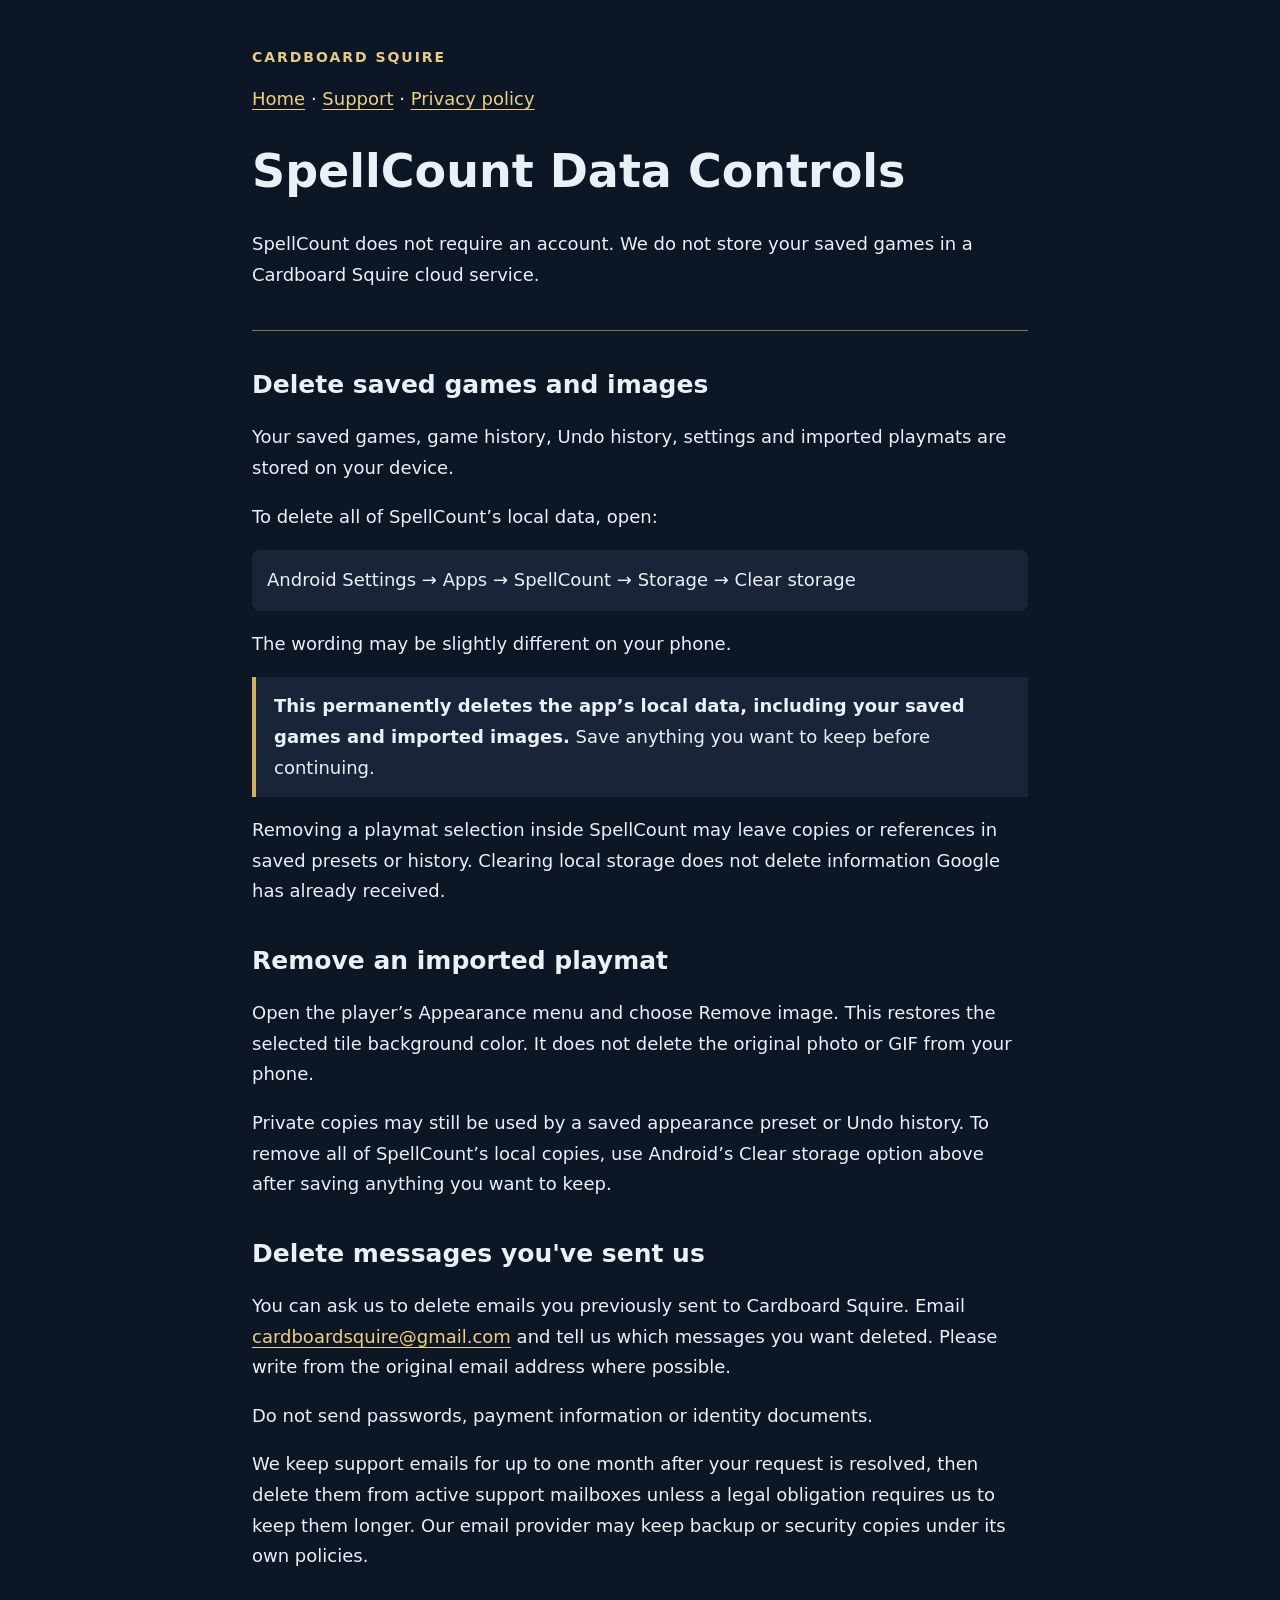
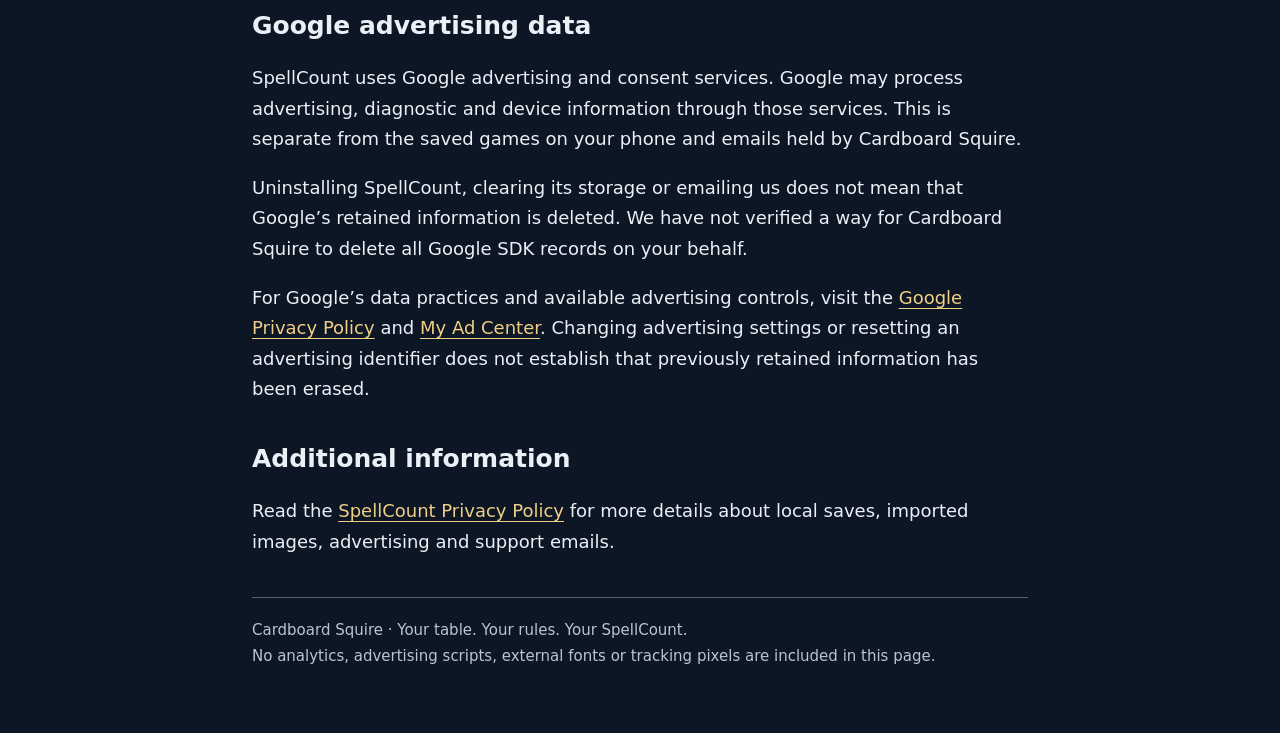
==== data-controls.html @ e5f0938f "Publish clear SpellCount data controls and navigation" ====
<!doctype html>
<html lang="en"><head><meta charset="utf-8"><meta name="viewport" content="width=device-width, initial-scale=1"><meta name="robots" content="noindex"><title>SpellCount Data Controls — Cardboard Squire</title><style>:root{color-scheme:dark}*{box-sizing:border-box}body{margin:0;background:#0d1624;color:#eaf0f5;font:18px/1.7 system-ui,sans-serif}main{max-width:820px;margin:auto;padding:32px 22px 64px}header{border-bottom:1px solid #8b764b;padding-bottom:22px}.brand{color:#e6ca89;font-weight:700;letter-spacing:.14em;font-size:14px}h1{font-size:clamp(32px,7vw,46px);line-height:1.15}h2{font-size:25px;line-height:1.3;margin-top:38px}a{color:#efcf85;text-underline-offset:4px}a:focus-visible{outline:3px solid #efcf85;outline-offset:5px}.notice,.warning{border-left:4px solid #cfad63;padding:14px 18px;background:#192438}.notice{font-size:15px}.steps{padding:15px;background:#192438;border-radius:8px}footer{margin-top:40px;border-top:1px solid #526070;padding-top:20px;color:#b9c5d2;font-size:15px}</style></head>
<body><main><header><p class="brand">CARDBOARD SQUIRE</p><nav aria-label="Main navigation"><a href="index.html">Home</a> · <a href="support.html">Support</a> · <a href="privacy.html">Privacy policy</a></nav><h1>SpellCount Data Controls</h1><p>SpellCount does not require an account. We do not store your saved games in a Cardboard Squire cloud service.</p></header>
<section><h2>Delete saved games and images</h2><p>Your saved games, game history, Undo history, settings and imported playmats are stored on your device.</p><p>To delete all of SpellCount’s local data, open:</p><p class="steps">Android Settings → Apps → SpellCount → Storage → Clear storage</p><p>The wording may be slightly different on your phone.</p><p class="warning"><strong>This permanently deletes the app’s local data, including your saved games and imported images.</strong> Save anything you want to keep before continuing.</p><p>Removing a playmat selection inside SpellCount may leave copies or references in saved presets or history. Clearing local storage does not delete information Google has already received.</p></section>
<section><h2>Remove an imported playmat</h2><p>Open the player’s Appearance menu and choose Remove image. This restores the selected tile background color. It does not delete the original photo or GIF from your phone.</p><p>Private copies may still be used by a saved appearance preset or Undo history. To remove all of SpellCount’s local copies, use Android’s Clear storage option above after saving anything you want to keep.</p></section>
<section><h2>Delete messages you've sent us</h2><p>You can ask us to delete emails you previously sent to Cardboard Squire. Email <a href="mailto:cardboardsquire@gmail.com?subject=SpellCount%20email%20deletion%20request">cardboardsquire@gmail.com</a> and tell us which messages you want deleted. Please write from the original email address where possible.</p><p>Do not send passwords, payment information or identity documents.</p><p>We keep support emails for up to one month after your request is resolved, then delete them from active support mailboxes unless a legal obligation requires us to keep them longer. Our email provider may keep backup or security copies under its own policies.</p></section>
<section><h2>Google advertising data</h2><p>SpellCount uses Google advertising and consent services. Google may process advertising, diagnostic and device information through those services. This is separate from the saved games on your phone and emails held by Cardboard Squire.</p><p>Uninstalling SpellCount, clearing its storage or emailing us does not mean that Google’s retained information is deleted. We have not verified a way for Cardboard Squire to delete all Google SDK records on your behalf.</p><p>For Google’s data practices and available advertising controls, visit the <a href="https://policies.google.com/privacy">Google Privacy Policy</a> and <a href="https://myadcenter.google.com/">My Ad Center</a>. Changing advertising settings or resetting an advertising identifier does not establish that previously retained information has been erased.</p></section>
<section><h2>Additional information</h2><p>Read the <a href="https://sbsleonidas.github.io/privacy.html">SpellCount Privacy Policy</a> for more details about local saves, imported images, advertising and support emails.</p></section><footer>Cardboard Squire · Your table. Your rules. Your SpellCount.<br>No analytics, advertising scripts, external fonts or tracking pixels are included in this page.</footer></main></body></html>
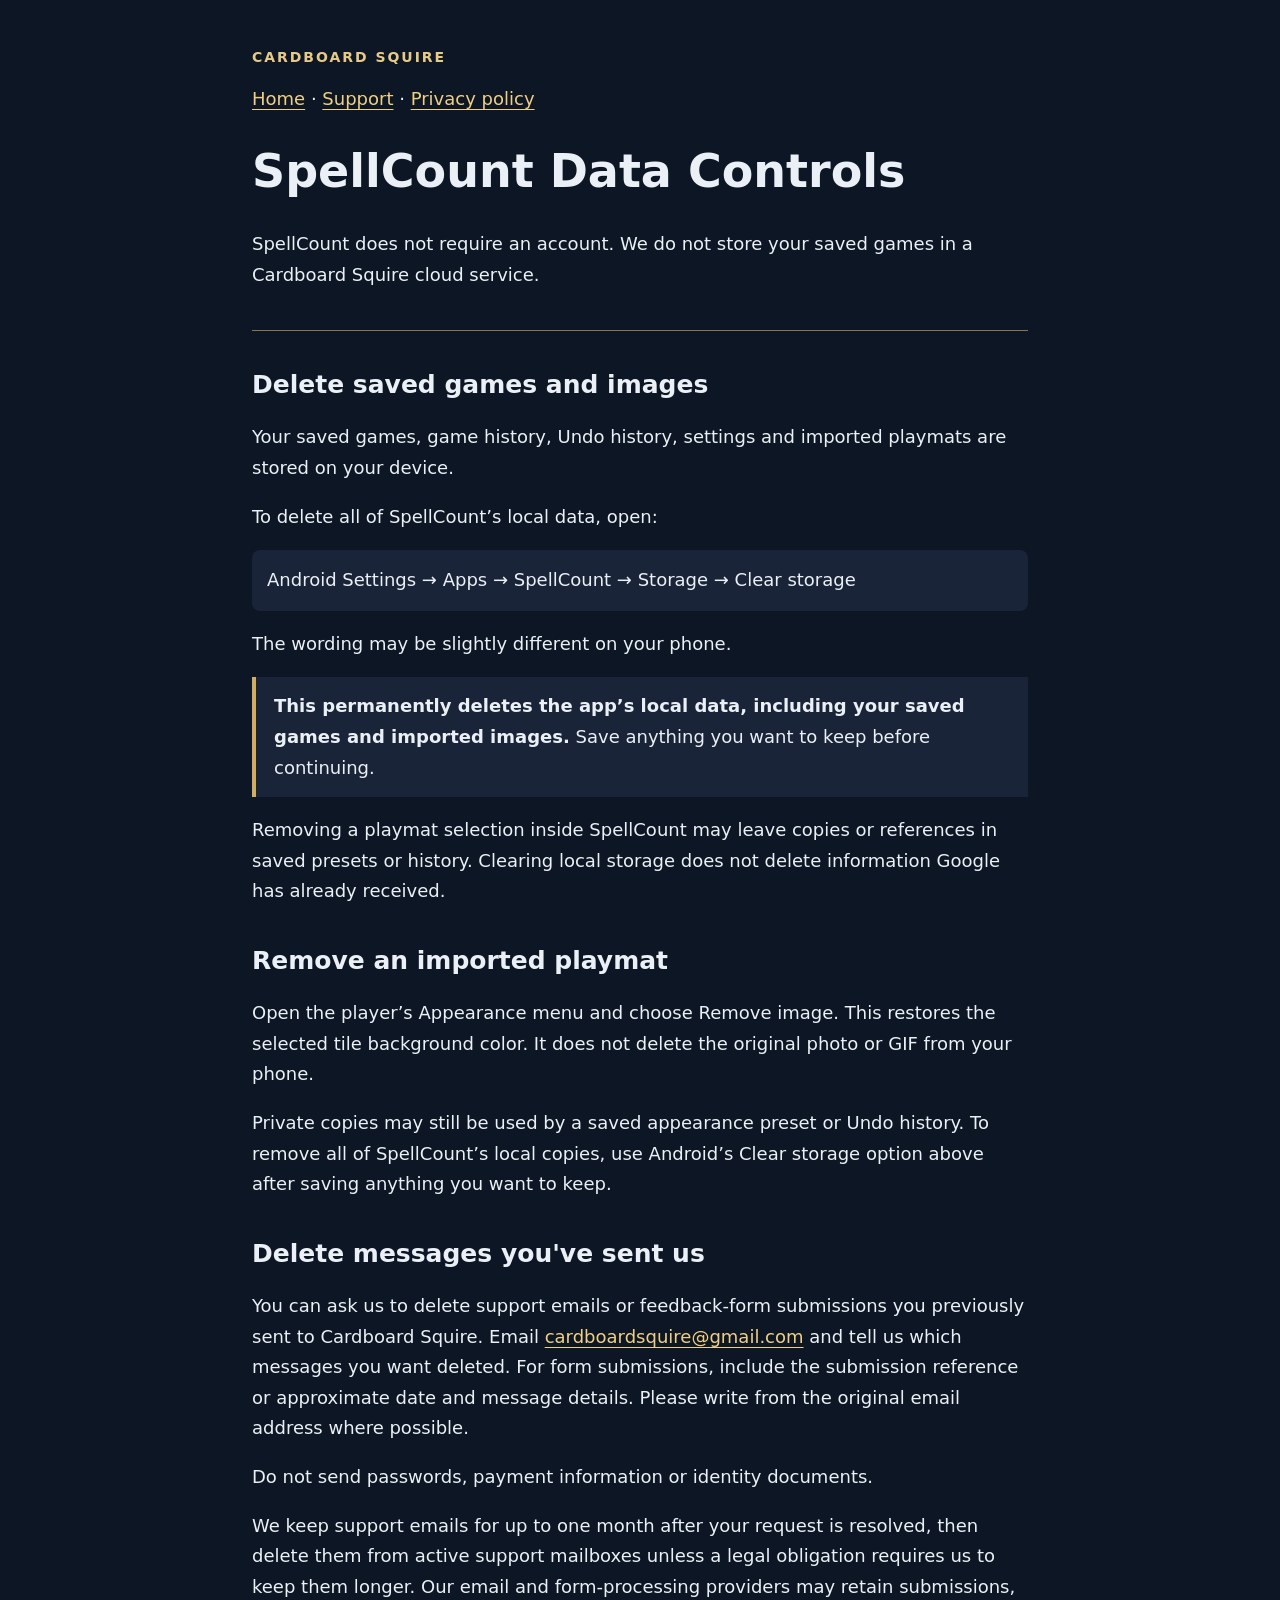
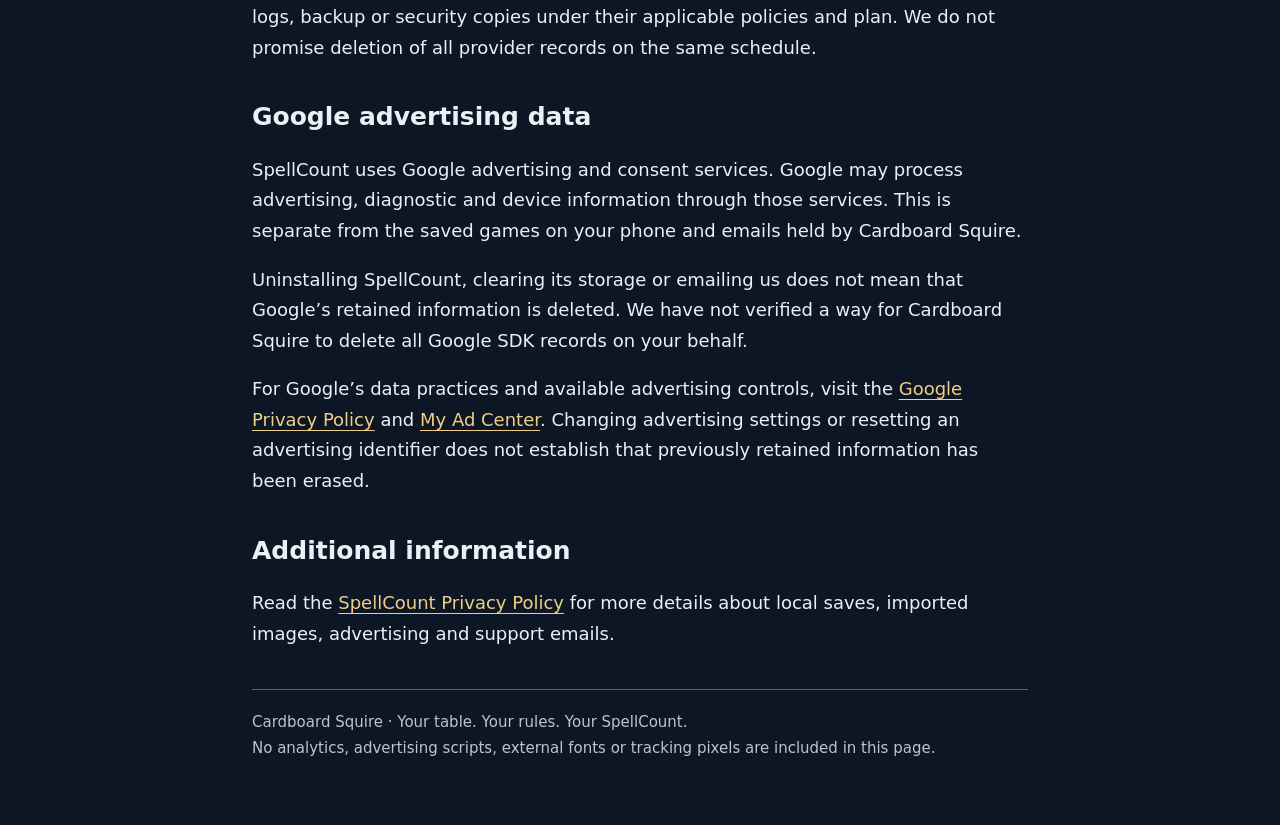
==== commit 05a3daa4: "Add verified SpellCount feedback email notifications" ====
--- a/data-controls.html
+++ b/data-controls.html
@@ -3,6 +3,6 @@
 <body><main><header><p class="brand">CARDBOARD SQUIRE</p><nav aria-label="Main navigation"><a href="index.html">Home</a> · <a href="support.html">Support</a> · <a href="privacy.html">Privacy policy</a></nav><h1>SpellCount Data Controls</h1><p>SpellCount does not require an account. We do not store your saved games in a Cardboard Squire cloud service.</p></header>
 <section><h2>Delete saved games and images</h2><p>Your saved games, game history, Undo history, settings and imported playmats are stored on your device.</p><p>To delete all of SpellCount’s local data, open:</p><p class="steps">Android Settings → Apps → SpellCount → Storage → Clear storage</p><p>The wording may be slightly different on your phone.</p><p class="warning"><strong>This permanently deletes the app’s local data, including your saved games and imported images.</strong> Save anything you want to keep before continuing.</p><p>Removing a playmat selection inside SpellCount may leave copies or references in saved presets or history. Clearing local storage does not delete information Google has already received.</p></section>
 <section><h2>Remove an imported playmat</h2><p>Open the player’s Appearance menu and choose Remove image. This restores the selected tile background color. It does not delete the original photo or GIF from your phone.</p><p>Private copies may still be used by a saved appearance preset or Undo history. To remove all of SpellCount’s local copies, use Android’s Clear storage option above after saving anything you want to keep.</p></section>
-<section><h2>Delete messages you've sent us</h2><p>You can ask us to delete emails you previously sent to Cardboard Squire. Email <a href="mailto:cardboardsquire@gmail.com?subject=SpellCount%20email%20deletion%20request">cardboardsquire@gmail.com</a> and tell us which messages you want deleted. Please write from the original email address where possible.</p><p>Do not send passwords, payment information or identity documents.</p><p>We keep support emails for up to one month after your request is resolved, then delete them from active support mailboxes unless a legal obligation requires us to keep them longer. Our email provider may keep backup or security copies under its own policies.</p></section>
+<section><h2>Delete messages you've sent us</h2><p>You can ask us to delete support emails or feedback-form submissions you previously sent to Cardboard Squire. Email <a href="mailto:cardboardsquire@gmail.com?subject=SpellCount%20email%20deletion%20request">cardboardsquire@gmail.com</a> and tell us which messages you want deleted. For form submissions, include the submission reference or approximate date and message details. Please write from the original email address where possible.</p><p>Do not send passwords, payment information or identity documents.</p><p>We keep support emails for up to one month after your request is resolved, then delete them from active support mailboxes unless a legal obligation requires us to keep them longer. Our email and form-processing providers may retain submissions, logs, backup or security copies under their applicable policies and plan. We do not promise deletion of all provider records on the same schedule.</p></section>
 <section><h2>Google advertising data</h2><p>SpellCount uses Google advertising and consent services. Google may process advertising, diagnostic and device information through those services. This is separate from the saved games on your phone and emails held by Cardboard Squire.</p><p>Uninstalling SpellCount, clearing its storage or emailing us does not mean that Google’s retained information is deleted. We have not verified a way for Cardboard Squire to delete all Google SDK records on your behalf.</p><p>For Google’s data practices and available advertising controls, visit the <a href="https://policies.google.com/privacy">Google Privacy Policy</a> and <a href="https://myadcenter.google.com/">My Ad Center</a>. Changing advertising settings or resetting an advertising identifier does not establish that previously retained information has been erased.</p></section>
 <section><h2>Additional information</h2><p>Read the <a href="https://sbsleonidas.github.io/privacy.html">SpellCount Privacy Policy</a> for more details about local saves, imported images, advertising and support emails.</p></section><footer>Cardboard Squire · Your table. Your rules. Your SpellCount.<br>No analytics, advertising scripts, external fonts or tracking pixels are included in this page.</footer></main></body></html>
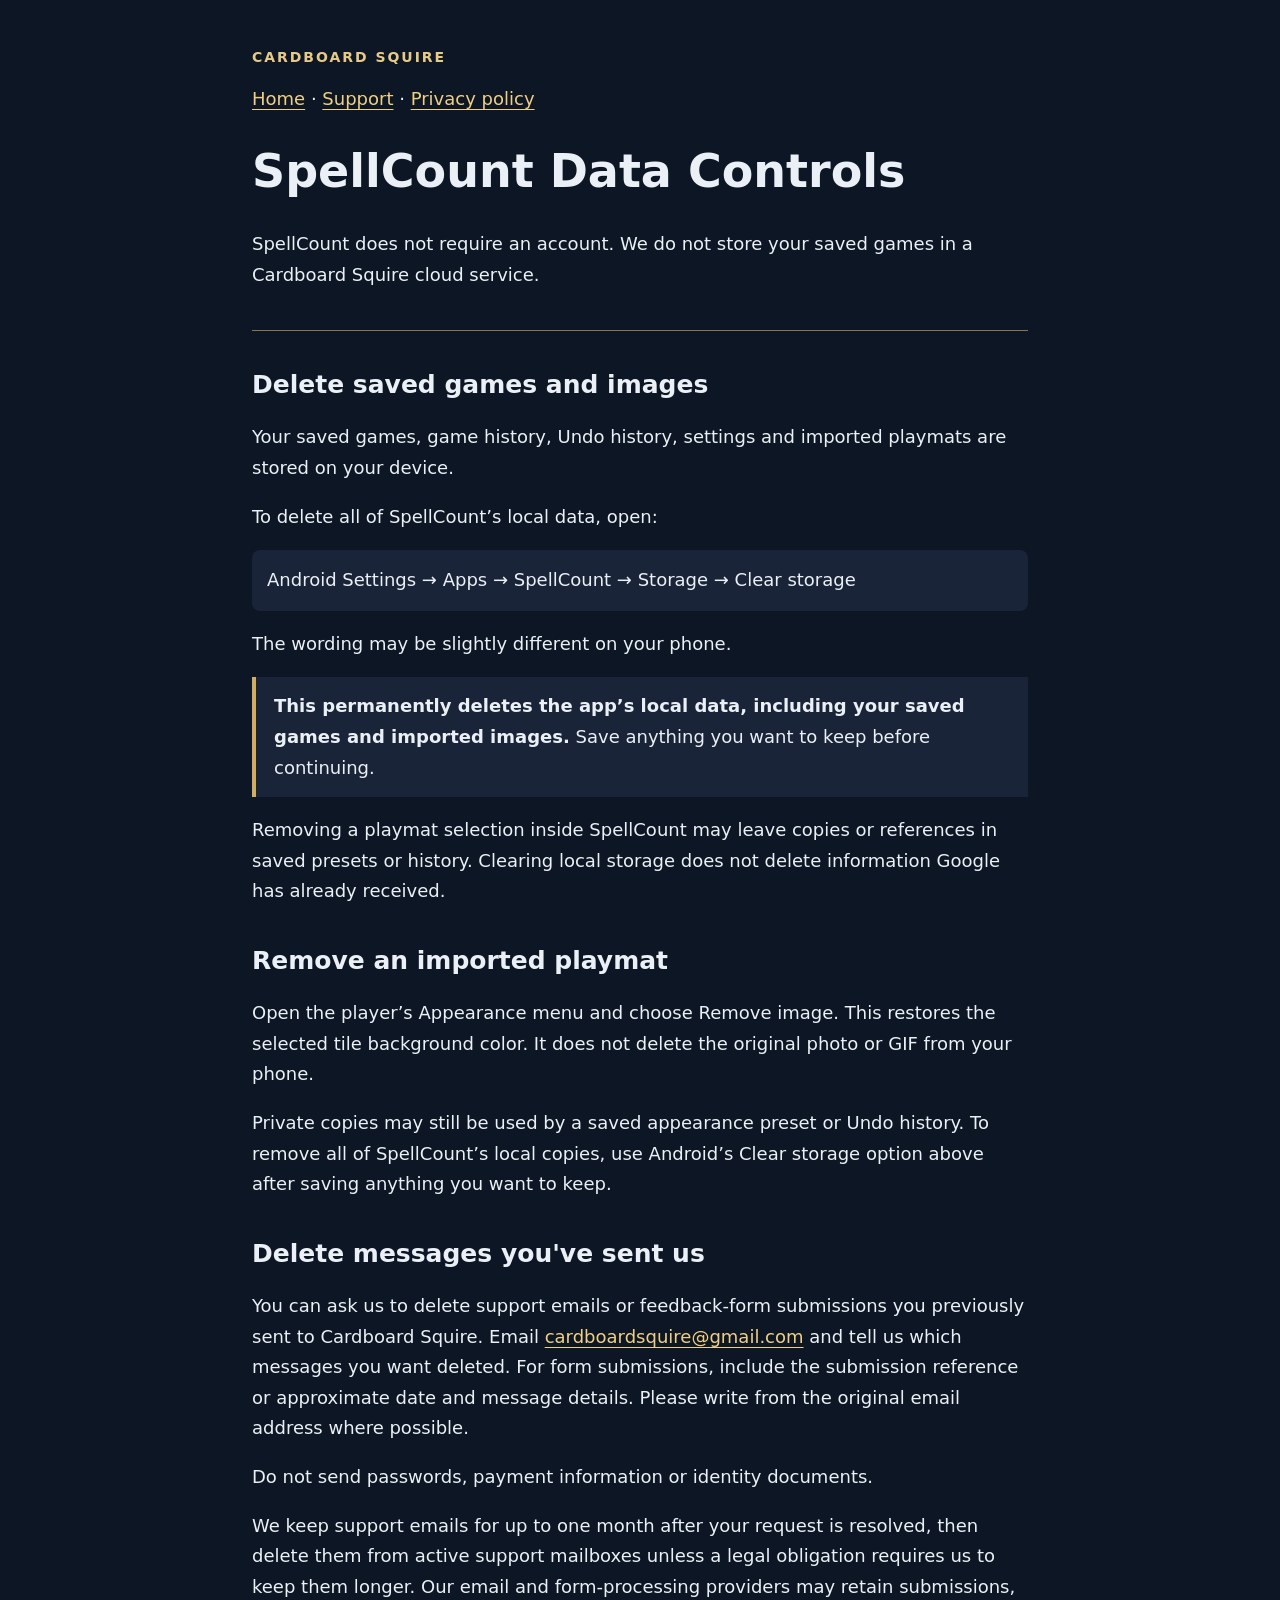
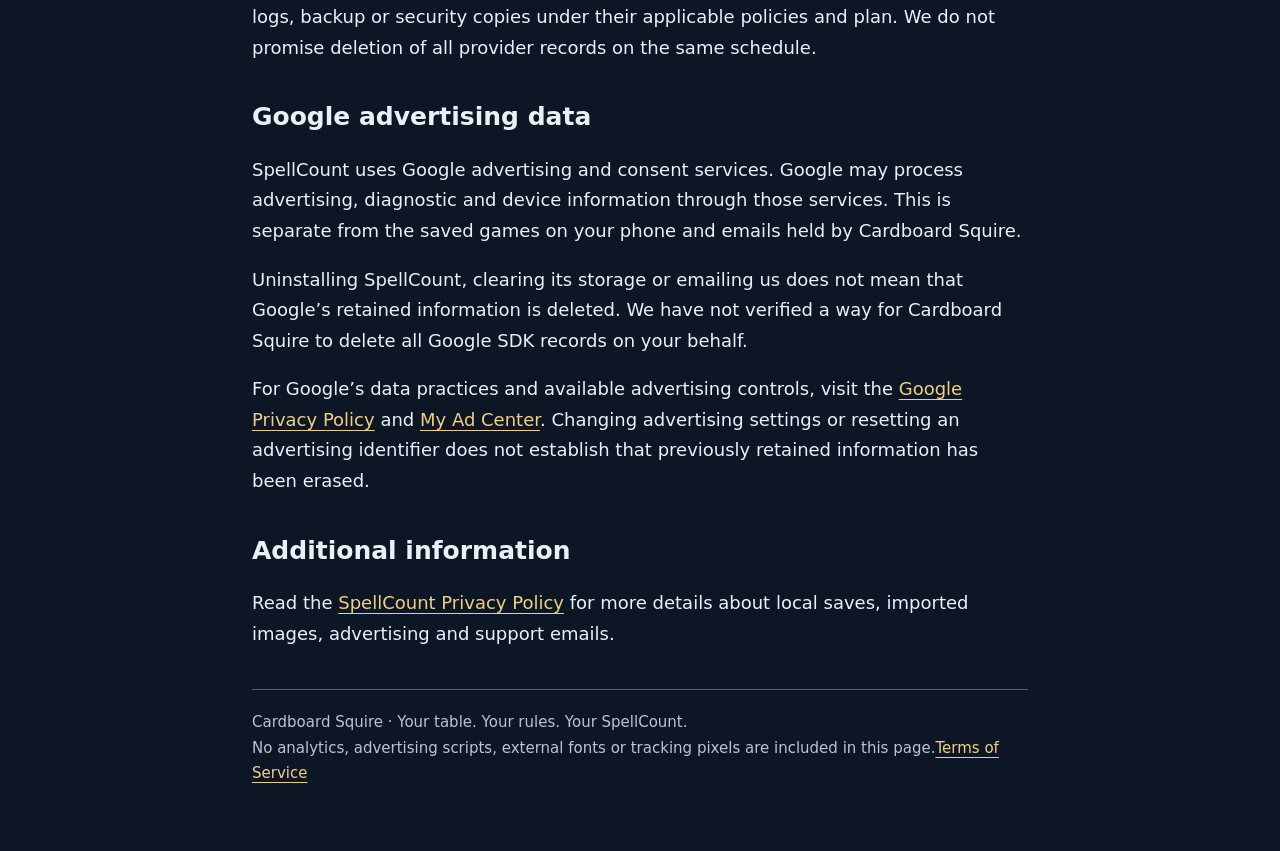
==== commit 9fd70679: "Publish approved SpellCount terms of service" ====
--- a/data-controls.html
+++ b/data-controls.html
@@ -5,4 +5,4 @@
 <section><h2>Remove an imported playmat</h2><p>Open the player’s Appearance menu and choose Remove image. This restores the selected tile background color. It does not delete the original photo or GIF from your phone.</p><p>Private copies may still be used by a saved appearance preset or Undo history. To remove all of SpellCount’s local copies, use Android’s Clear storage option above after saving anything you want to keep.</p></section>
 <section><h2>Delete messages you've sent us</h2><p>You can ask us to delete support emails or feedback-form submissions you previously sent to Cardboard Squire. Email <a href="mailto:cardboardsquire@gmail.com?subject=SpellCount%20email%20deletion%20request">cardboardsquire@gmail.com</a> and tell us which messages you want deleted. For form submissions, include the submission reference or approximate date and message details. Please write from the original email address where possible.</p><p>Do not send passwords, payment information or identity documents.</p><p>We keep support emails for up to one month after your request is resolved, then delete them from active support mailboxes unless a legal obligation requires us to keep them longer. Our email and form-processing providers may retain submissions, logs, backup or security copies under their applicable policies and plan. We do not promise deletion of all provider records on the same schedule.</p></section>
 <section><h2>Google advertising data</h2><p>SpellCount uses Google advertising and consent services. Google may process advertising, diagnostic and device information through those services. This is separate from the saved games on your phone and emails held by Cardboard Squire.</p><p>Uninstalling SpellCount, clearing its storage or emailing us does not mean that Google’s retained information is deleted. We have not verified a way for Cardboard Squire to delete all Google SDK records on your behalf.</p><p>For Google’s data practices and available advertising controls, visit the <a href="https://policies.google.com/privacy">Google Privacy Policy</a> and <a href="https://myadcenter.google.com/">My Ad Center</a>. Changing advertising settings or resetting an advertising identifier does not establish that previously retained information has been erased.</p></section>
-<section><h2>Additional information</h2><p>Read the <a href="https://sbsleonidas.github.io/privacy.html">SpellCount Privacy Policy</a> for more details about local saves, imported images, advertising and support emails.</p></section><footer>Cardboard Squire · Your table. Your rules. Your SpellCount.<br>No analytics, advertising scripts, external fonts or tracking pixels are included in this page.</footer></main></body></html>
+<section><h2>Additional information</h2><p>Read the <a href="https://sbsleonidas.github.io/privacy.html">SpellCount Privacy Policy</a> for more details about local saves, imported images, advertising and support emails.</p></section><footer>Cardboard Squire · Your table. Your rules. Your SpellCount.<br>No analytics, advertising scripts, external fonts or tracking pixels are included in this page.<a href="terms.html">Terms of Service</a></footer></main></body></html>
